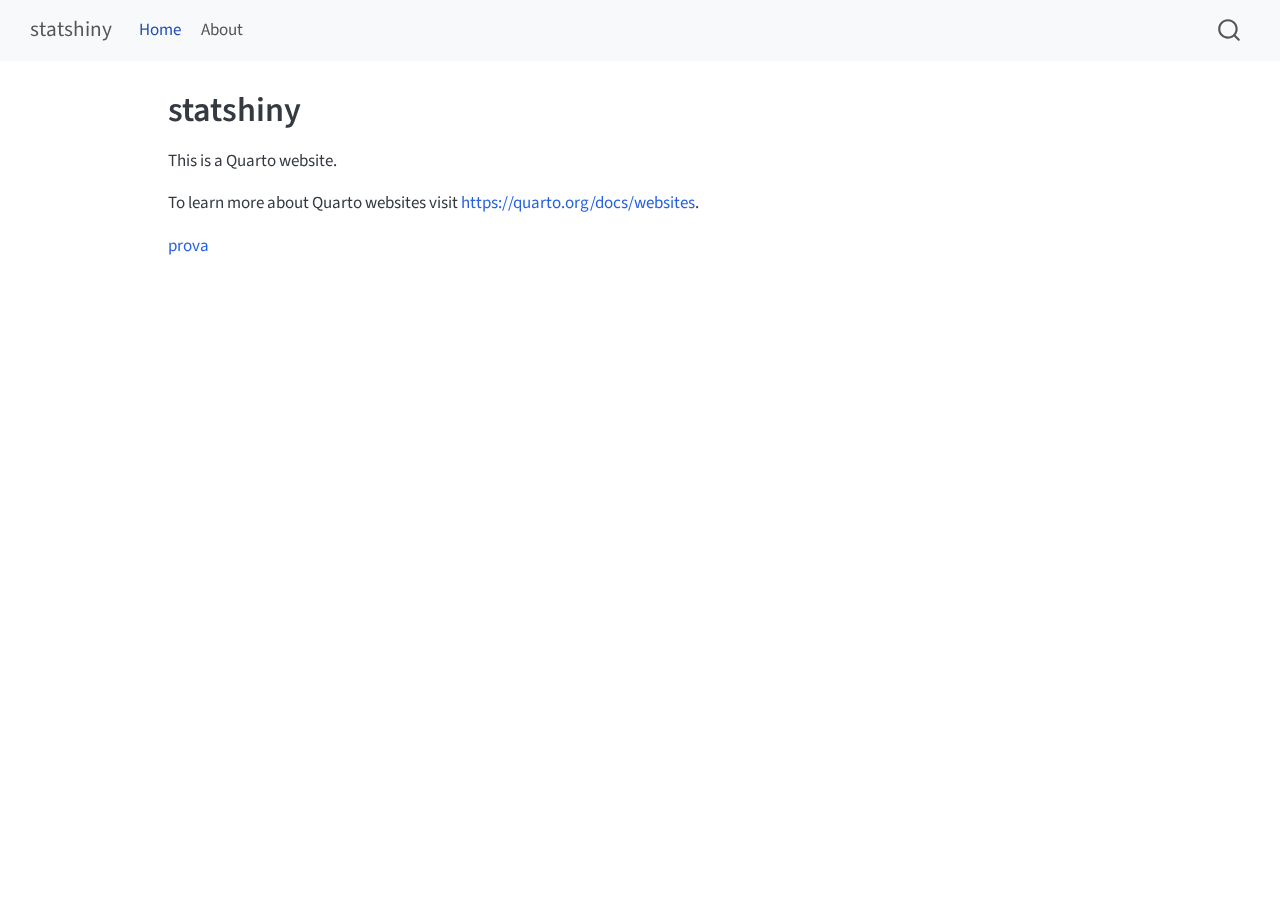
==== docs/index.html @ 3b92bf55 "innit" ====
<!DOCTYPE html>
<html xmlns="http://www.w3.org/1999/xhtml" lang="en" xml:lang="en"><head>

<meta charset="utf-8">
<meta name="generator" content="quarto-1.6.37">

<meta name="viewport" content="width=device-width, initial-scale=1.0, user-scalable=yes">


<title>statshiny</title>
<style>
code{white-space: pre-wrap;}
span.smallcaps{font-variant: small-caps;}
div.columns{display: flex; gap: min(4vw, 1.5em);}
div.column{flex: auto; overflow-x: auto;}
div.hanging-indent{margin-left: 1.5em; text-indent: -1.5em;}
ul.task-list{list-style: none;}
ul.task-list li input[type="checkbox"] {
  width: 0.8em;
  margin: 0 0.8em 0.2em -1em; /* quarto-specific, see https://github.com/quarto-dev/quarto-cli/issues/4556 */ 
  vertical-align: middle;
}
</style>


<script src="site_libs/quarto-nav/quarto-nav.js"></script>
<script src="site_libs/quarto-nav/headroom.min.js"></script>
<script src="site_libs/clipboard/clipboard.min.js"></script>
<script src="site_libs/quarto-search/autocomplete.umd.js"></script>
<script src="site_libs/quarto-search/fuse.min.js"></script>
<script src="site_libs/quarto-search/quarto-search.js"></script>
<meta name="quarto:offset" content="./">
<script src="site_libs/quarto-html/quarto.js"></script>
<script src="site_libs/quarto-html/popper.min.js"></script>
<script src="site_libs/quarto-html/tippy.umd.min.js"></script>
<script src="site_libs/quarto-html/anchor.min.js"></script>
<link href="site_libs/quarto-html/tippy.css" rel="stylesheet">
<link href="site_libs/quarto-html/quarto-syntax-highlighting-29e2c20b02301cfff04dc8050bf30c7e.css" rel="stylesheet" id="quarto-text-highlighting-styles">
<script src="site_libs/bootstrap/bootstrap.min.js"></script>
<link href="site_libs/bootstrap/bootstrap-icons.css" rel="stylesheet">
<link href="site_libs/bootstrap/bootstrap-1322888c997fad56b0b4d776d35cf542.min.css" rel="stylesheet" append-hash="true" id="quarto-bootstrap" data-mode="light">
<script id="quarto-search-options" type="application/json">{
  "location": "navbar",
  "copy-button": false,
  "collapse-after": 3,
  "panel-placement": "end",
  "type": "overlay",
  "limit": 50,
  "keyboard-shortcut": [
    "f",
    "/",
    "s"
  ],
  "show-item-context": false,
  "language": {
    "search-no-results-text": "No results",
    "search-matching-documents-text": "matching documents",
    "search-copy-link-title": "Copy link to search",
    "search-hide-matches-text": "Hide additional matches",
    "search-more-match-text": "more match in this document",
    "search-more-matches-text": "more matches in this document",
    "search-clear-button-title": "Clear",
    "search-text-placeholder": "",
    "search-detached-cancel-button-title": "Cancel",
    "search-submit-button-title": "Submit",
    "search-label": "Search"
  }
}</script>


<link rel="stylesheet" href="styles.css">
</head>

<body class="nav-fixed">

<div id="quarto-search-results"></div>
  <header id="quarto-header" class="headroom fixed-top">
    <nav class="navbar navbar-expand-lg " data-bs-theme="dark">
      <div class="navbar-container container-fluid">
      <div class="navbar-brand-container mx-auto">
    <a class="navbar-brand" href="./index.html">
    <span class="navbar-title">statshiny</span>
    </a>
  </div>
            <div id="quarto-search" class="" title="Search"></div>
          <button class="navbar-toggler" type="button" data-bs-toggle="collapse" data-bs-target="#navbarCollapse" aria-controls="navbarCollapse" role="menu" aria-expanded="false" aria-label="Toggle navigation" onclick="if (window.quartoToggleHeadroom) { window.quartoToggleHeadroom(); }">
  <span class="navbar-toggler-icon"></span>
</button>
          <div class="collapse navbar-collapse" id="navbarCollapse">
            <ul class="navbar-nav navbar-nav-scroll me-auto">
  <li class="nav-item">
    <a class="nav-link active" href="./index.html" aria-current="page"> 
<span class="menu-text">Home</span></a>
  </li>  
  <li class="nav-item">
    <a class="nav-link" href="./about.html"> 
<span class="menu-text">About</span></a>
  </li>  
</ul>
          </div> <!-- /navcollapse -->
            <div class="quarto-navbar-tools">
</div>
      </div> <!-- /container-fluid -->
    </nav>
</header>
<!-- content -->
<div id="quarto-content" class="quarto-container page-columns page-rows-contents page-layout-article page-navbar">
<!-- sidebar -->
<!-- margin-sidebar -->
    <div id="quarto-margin-sidebar" class="sidebar margin-sidebar zindex-bottom">
        
    </div>
<!-- main -->
<main class="content" id="quarto-document-content">

<header id="title-block-header" class="quarto-title-block default">
<div class="quarto-title">
<h1 class="title">statshiny</h1>
</div>



<div class="quarto-title-meta">

    
  
    
  </div>
  


</header>


<p>This is a Quarto website.</p>
<p>To learn more about Quarto websites visit <a href="https://quarto.org/docs/websites" class="uri">https://quarto.org/docs/websites</a>.</p>
<p><a href="./shiny/sampdist.html">prova</a></p>



</main> <!-- /main -->
<script id="quarto-html-after-body" type="application/javascript">
window.document.addEventListener("DOMContentLoaded", function (event) {
  const toggleBodyColorMode = (bsSheetEl) => {
    const mode = bsSheetEl.getAttribute("data-mode");
    const bodyEl = window.document.querySelector("body");
    if (mode === "dark") {
      bodyEl.classList.add("quarto-dark");
      bodyEl.classList.remove("quarto-light");
    } else {
      bodyEl.classList.add("quarto-light");
      bodyEl.classList.remove("quarto-dark");
    }
  }
  const toggleBodyColorPrimary = () => {
    const bsSheetEl = window.document.querySelector("link#quarto-bootstrap");
    if (bsSheetEl) {
      toggleBodyColorMode(bsSheetEl);
    }
  }
  toggleBodyColorPrimary();  
  const icon = "";
  const anchorJS = new window.AnchorJS();
  anchorJS.options = {
    placement: 'right',
    icon: icon
  };
  anchorJS.add('.anchored');
  const isCodeAnnotation = (el) => {
    for (const clz of el.classList) {
      if (clz.startsWith('code-annotation-')) {                     
        return true;
      }
    }
    return false;
  }
  const onCopySuccess = function(e) {
    // button target
    const button = e.trigger;
    // don't keep focus
    button.blur();
    // flash "checked"
    button.classList.add('code-copy-button-checked');
    var currentTitle = button.getAttribute("title");
    button.setAttribute("title", "Copied!");
    let tooltip;
    if (window.bootstrap) {
      button.setAttribute("data-bs-toggle", "tooltip");
      button.setAttribute("data-bs-placement", "left");
      button.setAttribute("data-bs-title", "Copied!");
      tooltip = new bootstrap.Tooltip(button, 
        { trigger: "manual", 
          customClass: "code-copy-button-tooltip",
          offset: [0, -8]});
      tooltip.show();    
    }
    setTimeout(function() {
      if (tooltip) {
        tooltip.hide();
        button.removeAttribute("data-bs-title");
        button.removeAttribute("data-bs-toggle");
        button.removeAttribute("data-bs-placement");
      }
      button.setAttribute("title", currentTitle);
      button.classList.remove('code-copy-button-checked');
    }, 1000);
    // clear code selection
    e.clearSelection();
  }
  const getTextToCopy = function(trigger) {
      const codeEl = trigger.previousElementSibling.cloneNode(true);
      for (const childEl of codeEl.children) {
        if (isCodeAnnotation(childEl)) {
          childEl.remove();
        }
      }
      return codeEl.innerText;
  }
  const clipboard = new window.ClipboardJS('.code-copy-button:not([data-in-quarto-modal])', {
    text: getTextToCopy
  });
  clipboard.on('success', onCopySuccess);
  if (window.document.getElementById('quarto-embedded-source-code-modal')) {
    const clipboardModal = new window.ClipboardJS('.code-copy-button[data-in-quarto-modal]', {
      text: getTextToCopy,
      container: window.document.getElementById('quarto-embedded-source-code-modal')
    });
    clipboardModal.on('success', onCopySuccess);
  }
    var localhostRegex = new RegExp(/^(?:http|https):\/\/localhost\:?[0-9]*\//);
    var mailtoRegex = new RegExp(/^mailto:/);
      var filterRegex = new RegExp('/' + window.location.host + '/');
    var isInternal = (href) => {
        return filterRegex.test(href) || localhostRegex.test(href) || mailtoRegex.test(href);
    }
    // Inspect non-navigation links and adorn them if external
 	var links = window.document.querySelectorAll('a[href]:not(.nav-link):not(.navbar-brand):not(.toc-action):not(.sidebar-link):not(.sidebar-item-toggle):not(.pagination-link):not(.no-external):not([aria-hidden]):not(.dropdown-item):not(.quarto-navigation-tool):not(.about-link)');
    for (var i=0; i<links.length; i++) {
      const link = links[i];
      if (!isInternal(link.href)) {
        // undo the damage that might have been done by quarto-nav.js in the case of
        // links that we want to consider external
        if (link.dataset.originalHref !== undefined) {
          link.href = link.dataset.originalHref;
        }
      }
    }
  function tippyHover(el, contentFn, onTriggerFn, onUntriggerFn) {
    const config = {
      allowHTML: true,
      maxWidth: 500,
      delay: 100,
      arrow: false,
      appendTo: function(el) {
          return el.parentElement;
      },
      interactive: true,
      interactiveBorder: 10,
      theme: 'quarto',
      placement: 'bottom-start',
    };
    if (contentFn) {
      config.content = contentFn;
    }
    if (onTriggerFn) {
      config.onTrigger = onTriggerFn;
    }
    if (onUntriggerFn) {
      config.onUntrigger = onUntriggerFn;
    }
    window.tippy(el, config); 
  }
  const noterefs = window.document.querySelectorAll('a[role="doc-noteref"]');
  for (var i=0; i<noterefs.length; i++) {
    const ref = noterefs[i];
    tippyHover(ref, function() {
      // use id or data attribute instead here
      let href = ref.getAttribute('data-footnote-href') || ref.getAttribute('href');
      try { href = new URL(href).hash; } catch {}
      const id = href.replace(/^#\/?/, "");
      const note = window.document.getElementById(id);
      if (note) {
        return note.innerHTML;
      } else {
        return "";
      }
    });
  }
  const xrefs = window.document.querySelectorAll('a.quarto-xref');
  const processXRef = (id, note) => {
    // Strip column container classes
    const stripColumnClz = (el) => {
      el.classList.remove("page-full", "page-columns");
      if (el.children) {
        for (const child of el.children) {
          stripColumnClz(child);
        }
      }
    }
    stripColumnClz(note)
    if (id === null || id.startsWith('sec-')) {
      // Special case sections, only their first couple elements
      const container = document.createElement("div");
      if (note.children && note.children.length > 2) {
        container.appendChild(note.children[0].cloneNode(true));
        for (let i = 1; i < note.children.length; i++) {
          const child = note.children[i];
          if (child.tagName === "P" && child.innerText === "") {
            continue;
          } else {
            container.appendChild(child.cloneNode(true));
            break;
          }
        }
        if (window.Quarto?.typesetMath) {
          window.Quarto.typesetMath(container);
        }
        return container.innerHTML
      } else {
        if (window.Quarto?.typesetMath) {
          window.Quarto.typesetMath(note);
        }
        return note.innerHTML;
      }
    } else {
      // Remove any anchor links if they are present
      const anchorLink = note.querySelector('a.anchorjs-link');
      if (anchorLink) {
        anchorLink.remove();
      }
      if (window.Quarto?.typesetMath) {
        window.Quarto.typesetMath(note);
      }
      if (note.classList.contains("callout")) {
        return note.outerHTML;
      } else {
        return note.innerHTML;
      }
    }
  }
  for (var i=0; i<xrefs.length; i++) {
    const xref = xrefs[i];
    tippyHover(xref, undefined, function(instance) {
      instance.disable();
      let url = xref.getAttribute('href');
      let hash = undefined; 
      if (url.startsWith('#')) {
        hash = url;
      } else {
        try { hash = new URL(url).hash; } catch {}
      }
      if (hash) {
        const id = hash.replace(/^#\/?/, "");
        const note = window.document.getElementById(id);
        if (note !== null) {
          try {
            const html = processXRef(id, note.cloneNode(true));
            instance.setContent(html);
          } finally {
            instance.enable();
            instance.show();
          }
        } else {
          // See if we can fetch this
          fetch(url.split('#')[0])
          .then(res => res.text())
          .then(html => {
            const parser = new DOMParser();
            const htmlDoc = parser.parseFromString(html, "text/html");
            const note = htmlDoc.getElementById(id);
            if (note !== null) {
              const html = processXRef(id, note);
              instance.setContent(html);
            } 
          }).finally(() => {
            instance.enable();
            instance.show();
          });
        }
      } else {
        // See if we can fetch a full url (with no hash to target)
        // This is a special case and we should probably do some content thinning / targeting
        fetch(url)
        .then(res => res.text())
        .then(html => {
          const parser = new DOMParser();
          const htmlDoc = parser.parseFromString(html, "text/html");
          const note = htmlDoc.querySelector('main.content');
          if (note !== null) {
            // This should only happen for chapter cross references
            // (since there is no id in the URL)
            // remove the first header
            if (note.children.length > 0 && note.children[0].tagName === "HEADER") {
              note.children[0].remove();
            }
            const html = processXRef(null, note);
            instance.setContent(html);
          } 
        }).finally(() => {
          instance.enable();
          instance.show();
        });
      }
    }, function(instance) {
    });
  }
      let selectedAnnoteEl;
      const selectorForAnnotation = ( cell, annotation) => {
        let cellAttr = 'data-code-cell="' + cell + '"';
        let lineAttr = 'data-code-annotation="' +  annotation + '"';
        const selector = 'span[' + cellAttr + '][' + lineAttr + ']';
        return selector;
      }
      const selectCodeLines = (annoteEl) => {
        const doc = window.document;
        const targetCell = annoteEl.getAttribute("data-target-cell");
        const targetAnnotation = annoteEl.getAttribute("data-target-annotation");
        const annoteSpan = window.document.querySelector(selectorForAnnotation(targetCell, targetAnnotation));
        const lines = annoteSpan.getAttribute("data-code-lines").split(",");
        const lineIds = lines.map((line) => {
          return targetCell + "-" + line;
        })
        let top = null;
        let height = null;
        let parent = null;
        if (lineIds.length > 0) {
            //compute the position of the single el (top and bottom and make a div)
            const el = window.document.getElementById(lineIds[0]);
            top = el.offsetTop;
            height = el.offsetHeight;
            parent = el.parentElement.parentElement;
          if (lineIds.length > 1) {
            const lastEl = window.document.getElementById(lineIds[lineIds.length - 1]);
            const bottom = lastEl.offsetTop + lastEl.offsetHeight;
            height = bottom - top;
          }
          if (top !== null && height !== null && parent !== null) {
            // cook up a div (if necessary) and position it 
            let div = window.document.getElementById("code-annotation-line-highlight");
            if (div === null) {
              div = window.document.createElement("div");
              div.setAttribute("id", "code-annotation-line-highlight");
              div.style.position = 'absolute';
              parent.appendChild(div);
            }
            div.style.top = top - 2 + "px";
            div.style.height = height + 4 + "px";
            div.style.left = 0;
            let gutterDiv = window.document.getElementById("code-annotation-line-highlight-gutter");
            if (gutterDiv === null) {
              gutterDiv = window.document.createElement("div");
              gutterDiv.setAttribute("id", "code-annotation-line-highlight-gutter");
              gutterDiv.style.position = 'absolute';
              const codeCell = window.document.getElementById(targetCell);
              const gutter = codeCell.querySelector('.code-annotation-gutter');
              gutter.appendChild(gutterDiv);
            }
            gutterDiv.style.top = top - 2 + "px";
            gutterDiv.style.height = height + 4 + "px";
          }
          selectedAnnoteEl = annoteEl;
        }
      };
      const unselectCodeLines = () => {
        const elementsIds = ["code-annotation-line-highlight", "code-annotation-line-highlight-gutter"];
        elementsIds.forEach((elId) => {
          const div = window.document.getElementById(elId);
          if (div) {
            div.remove();
          }
        });
        selectedAnnoteEl = undefined;
      };
        // Handle positioning of the toggle
    window.addEventListener(
      "resize",
      throttle(() => {
        elRect = undefined;
        if (selectedAnnoteEl) {
          selectCodeLines(selectedAnnoteEl);
        }
      }, 10)
    );
    function throttle(fn, ms) {
    let throttle = false;
    let timer;
      return (...args) => {
        if(!throttle) { // first call gets through
            fn.apply(this, args);
            throttle = true;
        } else { // all the others get throttled
            if(timer) clearTimeout(timer); // cancel #2
            timer = setTimeout(() => {
              fn.apply(this, args);
              timer = throttle = false;
            }, ms);
        }
      };
    }
      // Attach click handler to the DT
      const annoteDls = window.document.querySelectorAll('dt[data-target-cell]');
      for (const annoteDlNode of annoteDls) {
        annoteDlNode.addEventListener('click', (event) => {
          const clickedEl = event.target;
          if (clickedEl !== selectedAnnoteEl) {
            unselectCodeLines();
            const activeEl = window.document.querySelector('dt[data-target-cell].code-annotation-active');
            if (activeEl) {
              activeEl.classList.remove('code-annotation-active');
            }
            selectCodeLines(clickedEl);
            clickedEl.classList.add('code-annotation-active');
          } else {
            // Unselect the line
            unselectCodeLines();
            clickedEl.classList.remove('code-annotation-active');
          }
        });
      }
  const findCites = (el) => {
    const parentEl = el.parentElement;
    if (parentEl) {
      const cites = parentEl.dataset.cites;
      if (cites) {
        return {
          el,
          cites: cites.split(' ')
        };
      } else {
        return findCites(el.parentElement)
      }
    } else {
      return undefined;
    }
  };
  var bibliorefs = window.document.querySelectorAll('a[role="doc-biblioref"]');
  for (var i=0; i<bibliorefs.length; i++) {
    const ref = bibliorefs[i];
    const citeInfo = findCites(ref);
    if (citeInfo) {
      tippyHover(citeInfo.el, function() {
        var popup = window.document.createElement('div');
        citeInfo.cites.forEach(function(cite) {
          var citeDiv = window.document.createElement('div');
          citeDiv.classList.add('hanging-indent');
          citeDiv.classList.add('csl-entry');
          var biblioDiv = window.document.getElementById('ref-' + cite);
          if (biblioDiv) {
            citeDiv.innerHTML = biblioDiv.innerHTML;
          }
          popup.appendChild(citeDiv);
        });
        return popup.innerHTML;
      });
    }
  }
});
</script>
</div> <!-- /content -->




</body></html>
---- docs/site_libs/quarto-html/tippy.css ----
.tippy-box[data-animation=fade][data-state=hidden]{opacity:0}[data-tippy-root]{max-width:calc(100vw - 10px)}.tippy-box{position:relative;background-color:#333;color:#fff;border-radius:4px;font-size:14px;line-height:1.4;white-space:normal;outline:0;transition-property:transform,visibility,opacity}.tippy-box[data-placement^=top]>.tippy-arrow{bottom:0}.tippy-box[data-placement^=top]>.tippy-arrow:before{bottom:-7px;left:0;border-width:8px 8px 0;border-top-color:initial;transform-origin:center top}.tippy-box[data-placement^=bottom]>.tippy-arrow{top:0}.tippy-box[data-placement^=bottom]>.tippy-arrow:before{top:-7px;left:0;border-width:0 8px 8px;border-bottom-color:initial;transform-origin:center bottom}.tippy-box[data-placement^=left]>.tippy-arrow{right:0}.tippy-box[data-placement^=left]>.tippy-arrow:before{border-width:8px 0 8px 8px;border-left-color:initial;right:-7px;transform-origin:center left}.tippy-box[data-placement^=right]>.tippy-arrow{left:0}.tippy-box[data-placement^=right]>.tippy-arrow:before{left:-7px;border-width:8px 8px 8px 0;border-right-color:initial;transform-origin:center right}.tippy-box[data-inertia][data-state=visible]{transition-timing-function:cubic-bezier(.54,1.5,.38,1.11)}.tippy-arrow{width:16px;height:16px;color:#333}.tippy-arrow:before{content:"";position:absolute;border-color:transparent;border-style:solid}.tippy-content{position:relative;padding:5px 9px;z-index:1}
---- docs/site_libs/quarto-html/quarto-syntax-highlighting-29e2c20b02301cfff04dc8050bf30c7e.css ----
/* quarto syntax highlight colors */
:root {
  --quarto-hl-ot-color: #003B4F;
  --quarto-hl-at-color: #657422;
  --quarto-hl-ss-color: #20794D;
  --quarto-hl-an-color: #5E5E5E;
  --quarto-hl-fu-color: #4758AB;
  --quarto-hl-st-color: #20794D;
  --quarto-hl-cf-color: #003B4F;
  --quarto-hl-op-color: #5E5E5E;
  --quarto-hl-er-color: #AD0000;
  --quarto-hl-bn-color: #AD0000;
  --quarto-hl-al-color: #AD0000;
  --quarto-hl-va-color: #111111;
  --quarto-hl-bu-color: inherit;
  --quarto-hl-ex-color: inherit;
  --quarto-hl-pp-color: #AD0000;
  --quarto-hl-in-color: #5E5E5E;
  --quarto-hl-vs-color: #20794D;
  --quarto-hl-wa-color: #5E5E5E;
  --quarto-hl-do-color: #5E5E5E;
  --quarto-hl-im-color: #00769E;
  --quarto-hl-ch-color: #20794D;
  --quarto-hl-dt-color: #AD0000;
  --quarto-hl-fl-color: #AD0000;
  --quarto-hl-co-color: #5E5E5E;
  --quarto-hl-cv-color: #5E5E5E;
  --quarto-hl-cn-color: #8f5902;
  --quarto-hl-sc-color: #5E5E5E;
  --quarto-hl-dv-color: #AD0000;
  --quarto-hl-kw-color: #003B4F;
}

/* other quarto variables */
:root {
  --quarto-font-monospace: SFMono-Regular, Menlo, Monaco, Consolas, "Liberation Mono", "Courier New", monospace;
}

pre > code.sourceCode > span {
  color: #003B4F;
}

code span {
  color: #003B4F;
}

code.sourceCode > span {
  color: #003B4F;
}

div.sourceCode,
div.sourceCode pre.sourceCode {
  color: #003B4F;
}

code span.ot {
  color: #003B4F;
  font-style: inherit;
}

code span.at {
  color: #657422;
  font-style: inherit;
}

code span.ss {
  color: #20794D;
  font-style: inherit;
}

code span.an {
  color: #5E5E5E;
  font-style: inherit;
}

code span.fu {
  color: #4758AB;
  font-style: inherit;
}

code span.st {
  color: #20794D;
  font-style: inherit;
}

code span.cf {
  color: #003B4F;
  font-weight: bold;
  font-style: inherit;
}

code span.op {
  color: #5E5E5E;
  font-style: inherit;
}

code span.er {
  color: #AD0000;
  font-style: inherit;
}

code span.bn {
  color: #AD0000;
  font-style: inherit;
}

code span.al {
  color: #AD0000;
  font-style: inherit;
}

code span.va {
  color: #111111;
  font-style: inherit;
}

code span.bu {
  font-style: inherit;
}

code span.ex {
  font-style: inherit;
}

code span.pp {
  color: #AD0000;
  font-style: inherit;
}

code span.in {
  color: #5E5E5E;
  font-style: inherit;
}

code span.vs {
  color: #20794D;
  font-style: inherit;
}

code span.wa {
  color: #5E5E5E;
  font-style: italic;
}

code span.do {
  color: #5E5E5E;
  font-style: italic;
}

code span.im {
  color: #00769E;
  font-style: inherit;
}

code span.ch {
  color: #20794D;
  font-style: inherit;
}

code span.dt {
  color: #AD0000;
  font-style: inherit;
}

code span.fl {
  color: #AD0000;
  font-style: inherit;
}

code span.co {
  color: #5E5E5E;
  font-style: inherit;
}

code span.cv {
  color: #5E5E5E;
  font-style: italic;
}

code span.cn {
  color: #8f5902;
  font-style: inherit;
}

code span.sc {
  color: #5E5E5E;
  font-style: inherit;
}

code span.dv {
  color: #AD0000;
  font-style: inherit;
}

code span.kw {
  color: #003B4F;
  font-weight: bold;
  font-style: inherit;
}

.prevent-inlining {
  content: "</";
}

/*# sourceMappingURL=5353fc8bf2a85bac2e7a98e8d13296a2.css.map */
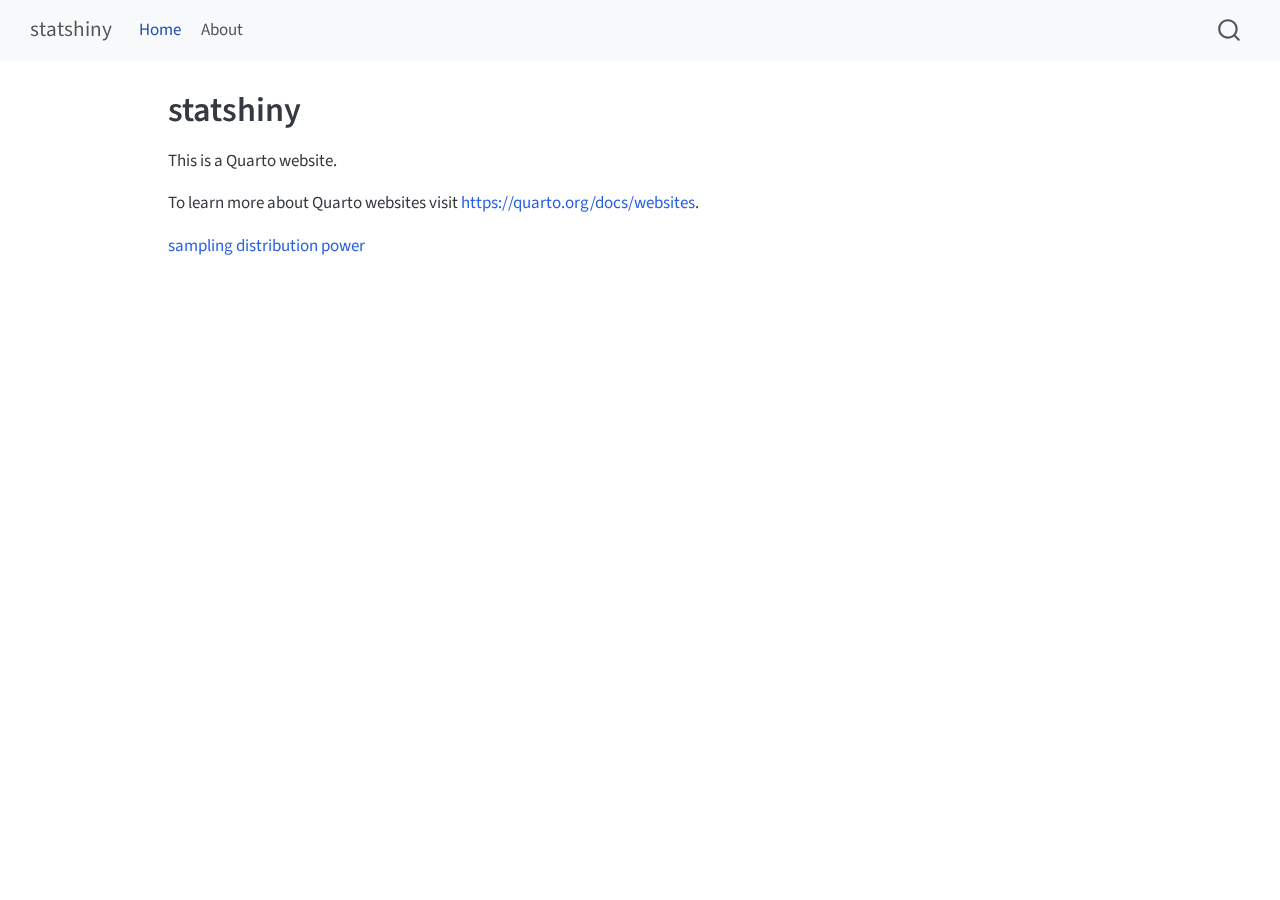
==== commit e768087f: "rendering" ====
--- a/docs/index.html
+++ b/docs/index.html
@@ -134,7 +134,7 @@
 
 <p>This is a Quarto website.</p>
 <p>To learn more about Quarto websites visit <a href="https://quarto.org/docs/websites" class="uri">https://quarto.org/docs/websites</a>.</p>
-<p><a href="./shiny/sampdist.html">prova</a></p>
+<p><a href="./shiny/sampdist.html">sampling distribution</a> <a href="./shiny/power.html">power</a></p>
 
 
 
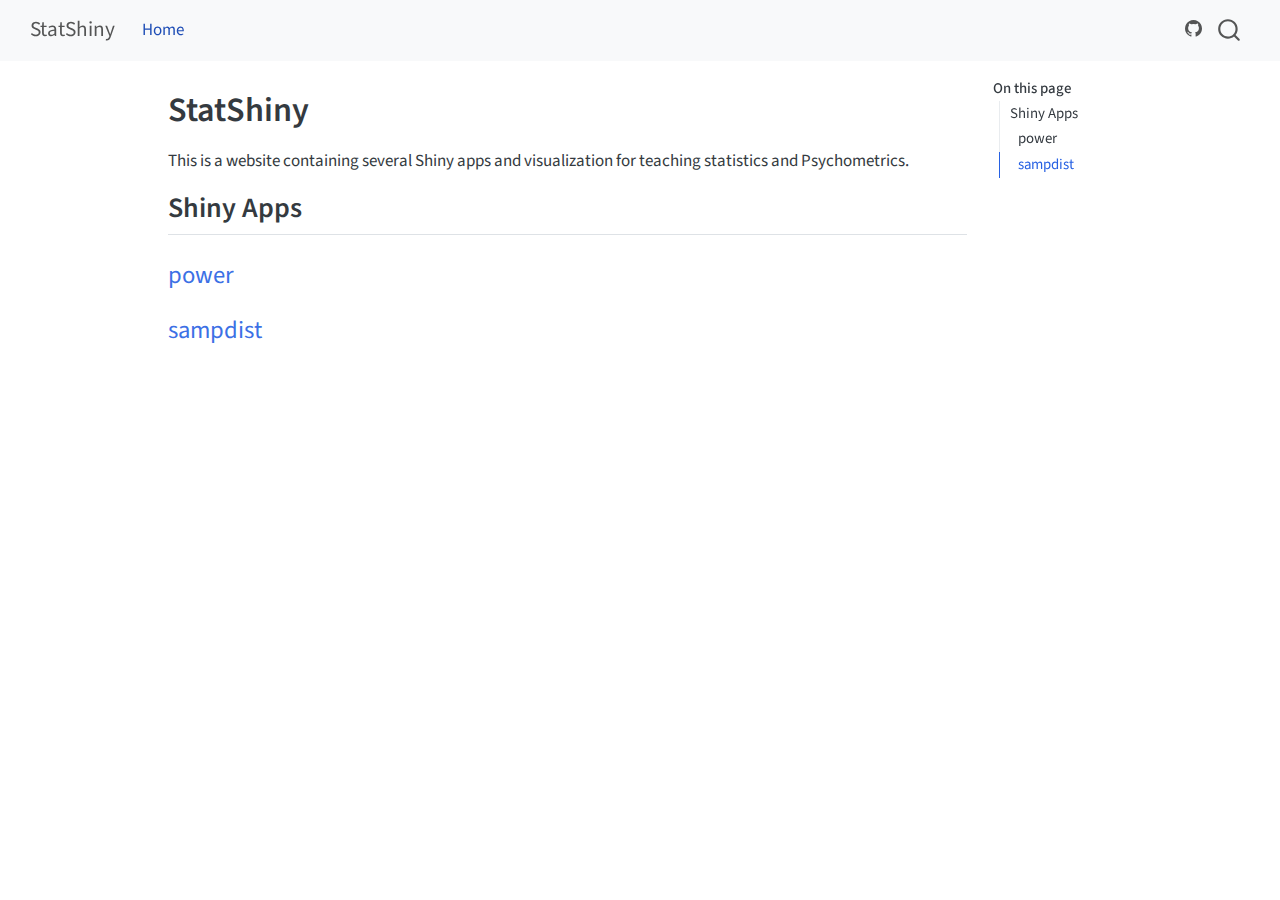
==== commit 2c698dce: "adding details and index" ====
--- a/docs/index.html
+++ b/docs/index.html
@@ -7,7 +7,7 @@
 <meta name="viewport" content="width=device-width, initial-scale=1.0, user-scalable=yes">
 
 
-<title>statshiny</title>
+<title>StatShiny</title>
 <style>
 code{white-space: pre-wrap;}
 span.smallcaps{font-variant: small-caps;}
@@ -79,7 +79,7 @@
       <div class="navbar-container container-fluid">
       <div class="navbar-brand-container mx-auto">
     <a class="navbar-brand" href="./index.html">
-    <span class="navbar-title">statshiny</span>
+    <span class="navbar-title">StatShiny</span>
     </a>
   </div>
             <div id="quarto-search" class="" title="Search"></div>
@@ -92,13 +92,10 @@
     <a class="nav-link active" href="./index.html" aria-current="page"> 
 <span class="menu-text">Home</span></a>
   </li>  
-  <li class="nav-item">
-    <a class="nav-link" href="./about.html"> 
-<span class="menu-text">About</span></a>
-  </li>  
 </ul>
           </div> <!-- /navcollapse -->
             <div class="quarto-navbar-tools">
+    <a href="https://github.com/stat-teaching/statshiny" title="" class="quarto-navigation-tool px-1" aria-label=""><i class="bi bi-github"></i></a>
 </div>
       </div> <!-- /container-fluid -->
     </nav>
@@ -107,15 +104,25 @@
 <div id="quarto-content" class="quarto-container page-columns page-rows-contents page-layout-article page-navbar">
 <!-- sidebar -->
 <!-- margin-sidebar -->
-    <div id="quarto-margin-sidebar" class="sidebar margin-sidebar zindex-bottom">
-        
+    <div id="quarto-margin-sidebar" class="sidebar margin-sidebar">
+        <nav id="TOC" role="doc-toc" class="toc-active">
+    <h2 id="toc-title">On this page</h2>
+   
+  <ul>
+  <li><a href="#shiny-apps" id="toc-shiny-apps" class="nav-link active" data-scroll-target="#shiny-apps">Shiny Apps</a>
+  <ul class="collapse">
+  <li><a href="#power" id="toc-power" class="nav-link" data-scroll-target="#power">power</a></li>
+  <li><a href="#sampdist" id="toc-sampdist" class="nav-link" data-scroll-target="#sampdist">sampdist</a></li>
+  </ul></li>
+  </ul>
+</nav>
     </div>
 <!-- main -->
 <main class="content" id="quarto-document-content">
 
 <header id="title-block-header" class="quarto-title-block default">
 <div class="quarto-title">
-<h1 class="title">statshiny</h1>
+<h1 class="title">StatShiny</h1>
 </div>
 
 
@@ -132,11 +139,18 @@
 </header>
 
 
-<p>This is a Quarto website.</p>
-<p>To learn more about Quarto websites visit <a href="https://quarto.org/docs/websites" class="uri">https://quarto.org/docs/websites</a>.</p>
-<p><a href="./shiny/sampdist.html">sampling distribution</a> <a href="./shiny/power.html">power</a></p>
-
-
+<p>This is a website containing several Shiny apps and visualization for teaching statistics and Psychometrics.</p>
+<section id="shiny-apps" class="level2">
+<h2 class="anchored" data-anchor-id="shiny-apps">Shiny Apps</h2>
+<section id="power" class="level3">
+<h3 class="anchored" data-anchor-id="power"><a href="./shiny/power.html">power</a></h3>
+</section>
+<section id="sampdist" class="level3">
+<h3 class="anchored" data-anchor-id="sampdist"><a href="./shiny/sampdist.html">sampdist</a></h3>
+
+
+</section>
+</section>
 
 </main> <!-- /main -->
 <script id="quarto-html-after-body" type="application/javascript">
